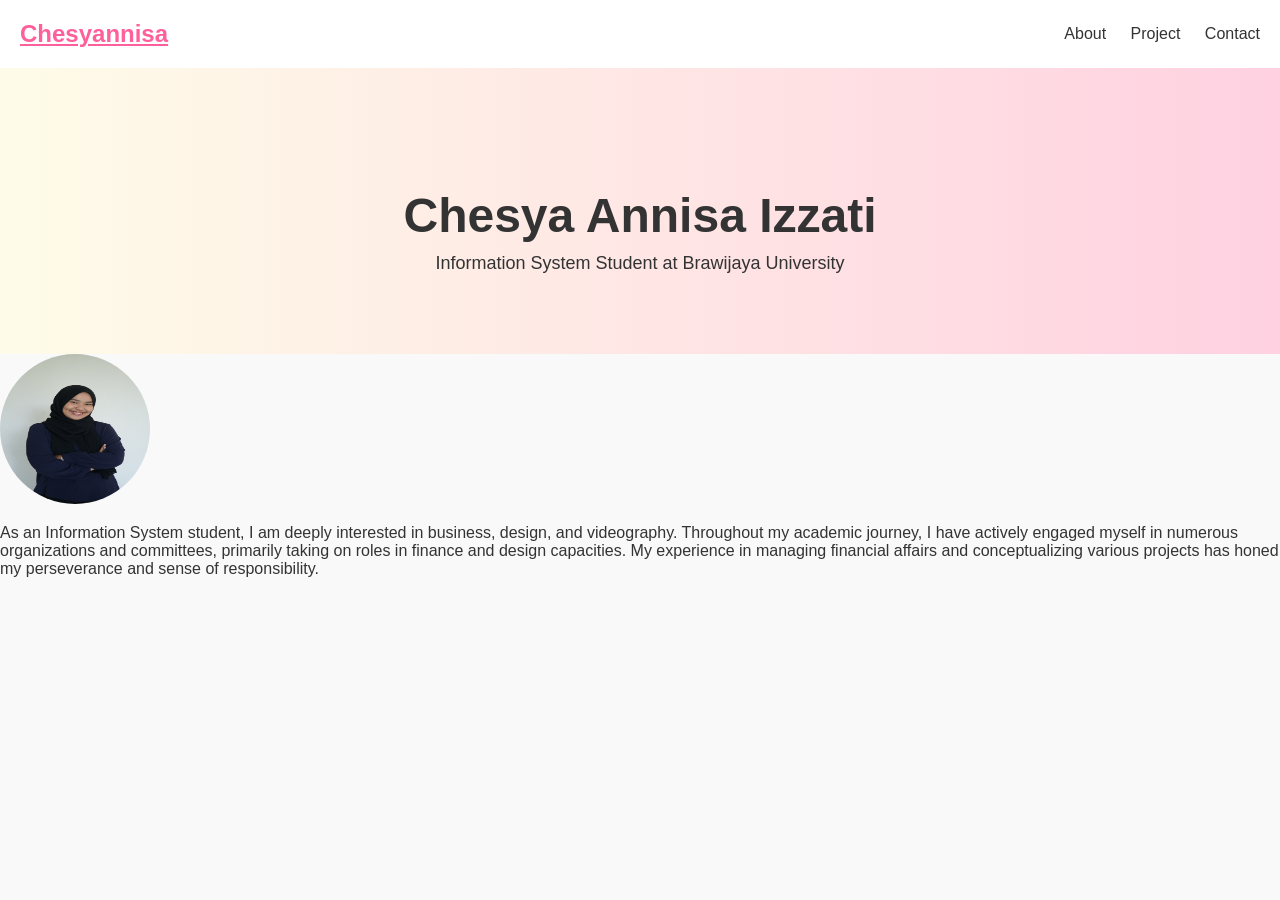
==== about.html @ 6e0c2b0d "about" ====
<!DOCTYPE html>
<html lang="en">
<head>
  <meta charset="UTF-8" />
  <meta name="viewport" content="width=device-width, initial-scale=1.0"/>
  <title>Chesyannisa - Homepage</title>
  <link rel="stylesheet" href="style_guide.css" />
  <link rel="stylesheet" href="homepage.css" />
</head>

<body>
    <header class="header">
      <a href="homepage.html" class="logo">Chesyannisa</a> <!-- Ditutup dengan <a> -->
      <nav class="nav">
          <a href="porto_about.html">About</a>
          <a href="index.html">Project</a>
          <a href="#contact">Contact</a>
      </nav>
    </header>

    <main class="main">
        <section class="hero">
          <h1>Chesya Annisa Izzati</h1>
          <p>Information System Student at Brawijaya University</p>
        </section>
    </main>

    <!-- Section tambahan di luar main -->
    <section class="profile-section">
      <div class="profile-container">
        <img src="img/profil.JPG" alt="Chesya Annisa Izzati" class="profile-img" style="width:150px;height:150px;border-radius:50%;" />
        <p class="profile-bio">
          As an Information System student, I am deeply interested in business, design, and videography. Throughout my academic journey, I have actively engaged myself in numerous organizations and committees, primarily taking on roles in finance and design capacities. My experience in managing financial affairs and conceptualizing various projects has honed my perseverance and sense of responsibility.
        </p>
      </div>
    </section>



    

</body>
</html>
---- style_guide.css ----
:root {
    --header-1-font-family: "Raleway", Helvetica;
    --header-1-font-weight: 400;
    --header-1-font-size: 60px;
    --header-1-letter-spacing: 0px;
    --header-1-line-height: 120.00000476837158%;
    --header-1-font-style: normal;
    --header-2-font-family: "Raleway", Helvetica;
    --header-2-font-weight: 400;
    --header-2-font-size: 50px;
    --header-2-letter-spacing: 0px;
    --header-2-line-height: 120.00000476837158%;
    --header-2-font-style: normal;
    --header-3-font-family: "Raleway", Helvetica;
    --header-3-font-weight: 400;
    --header-3-font-size: 41px;
    --header-3-letter-spacing: 0px;
    --header-3-line-height: 120.00000476837158%;
    --header-3-font-style: normal;
    --header-4-font-family: "Raleway", Helvetica;
    --header-4-font-weight: 400;
    --header-4-font-size: 35px;
    --header-4-letter-spacing: 0px;
    --header-4-line-height: 120.00000476837158%;
    --header-4-font-style: normal;
    --header-5-font-family: "Raleway", Helvetica;
    --header-5-font-weight: 400;
    --header-5-font-size: 29px;
    --header-5-letter-spacing: 0px;
    --header-5-line-height: 120.00000476837158%;
    --header-5-font-style: normal;
    --sub-header-1-font-family: "Raleway", Helvetica;
    --sub-header-1-font-weight: 400;
    --sub-header-1-font-size: 24px;
    --sub-header-1-letter-spacing: 0px;
    --sub-header-1-line-height: 120.00000476837158%;
    --sub-header-1-font-style: normal;
    --sub-header-2-font-family: "Raleway", Helvetica;
    --sub-header-2-font-weight: 400;
    --sub-header-2-font-size: 20px;
    --sub-header-2-letter-spacing: 0px;
    --sub-header-2-line-height: 120.00000476837158%;
    --sub-header-2-font-style: normal;
    --sub-header-3-font-family: "Raleway", Helvetica;
    --sub-header-3-font-weight: 400;
    --sub-header-3-font-size: 17px;
    --sub-header-3-letter-spacing: 0px;
    --sub-header-3-line-height: 120.00000476837158%;
    --sub-header-3-font-style: normal;
    --body-font-family: "Raleway", Helvetica;
    --body-font-weight: 400;
    --body-font-size: 14px;
    --body-letter-spacing: 0px;
    --body-line-height: 120.00000476837158%;
    --body-font-style: normal;
    --caption-font-family: "Raleway", Helvetica;
    --caption-font-weight: 400;
    --caption-font-size: 12px;
    --caption-letter-spacing: 0px;
    --caption-line-height: 120.00000476837158%;
    --caption-font-style: normal;
  }
---- homepage.css ----
body {
    margin: 0;
    font-family: 'Segoe UI', sans-serif;
    background: #f9f9f9;
    color: #333;
  }
  
  .header {
    display: flex;
    justify-content: space-between;
    align-items: center;
    padding: 20px;
    background-color: #ffffff;
    box-shadow: 0 2px 4px rgba(0,0,0,0.05);
  }
  
  .logo {
    font-size: 24px;
    font-weight: bold;
    color: #ff609b;
  }
  
  .nav a {
    margin-left: 20px;
    text-decoration: none;
    color: #333;
    font-weight: 500;
  }
  
  .nav a:hover {
    color: #ff609b;
  }
  
  .hero {
    padding:80px 20px;
    text-align: center;
    background: linear-gradient(to left, #FFD1E1, #fefce8);
  }
  
  .hero h1 {
    font-size: 48px;
    margin-bottom: 10px;
  }
  
  .hero p {
    font-size: 18px;
    max-width: 600px;
    margin: auto;
  }
  
  .btn {
    display: inline-block;
    margin-top: 20px;
    padding: 12px 24px;
    background-color: #ff609b;
    color: white;
    text-decoration: none;
    border-radius: 8px;
    font-weight: 600;
  }
  
  .btn:hover {
    background-color: #FA96BA;
  }
  
  .intro {
    padding: 60px 20px;
    max-width: 800px;
    margin: auto;
    text-align: center;
  }
  
  .footer {
    padding: 20px;
    text-align: center;
    background-color: #f1f5f9;
    font-size: 14px;
  }
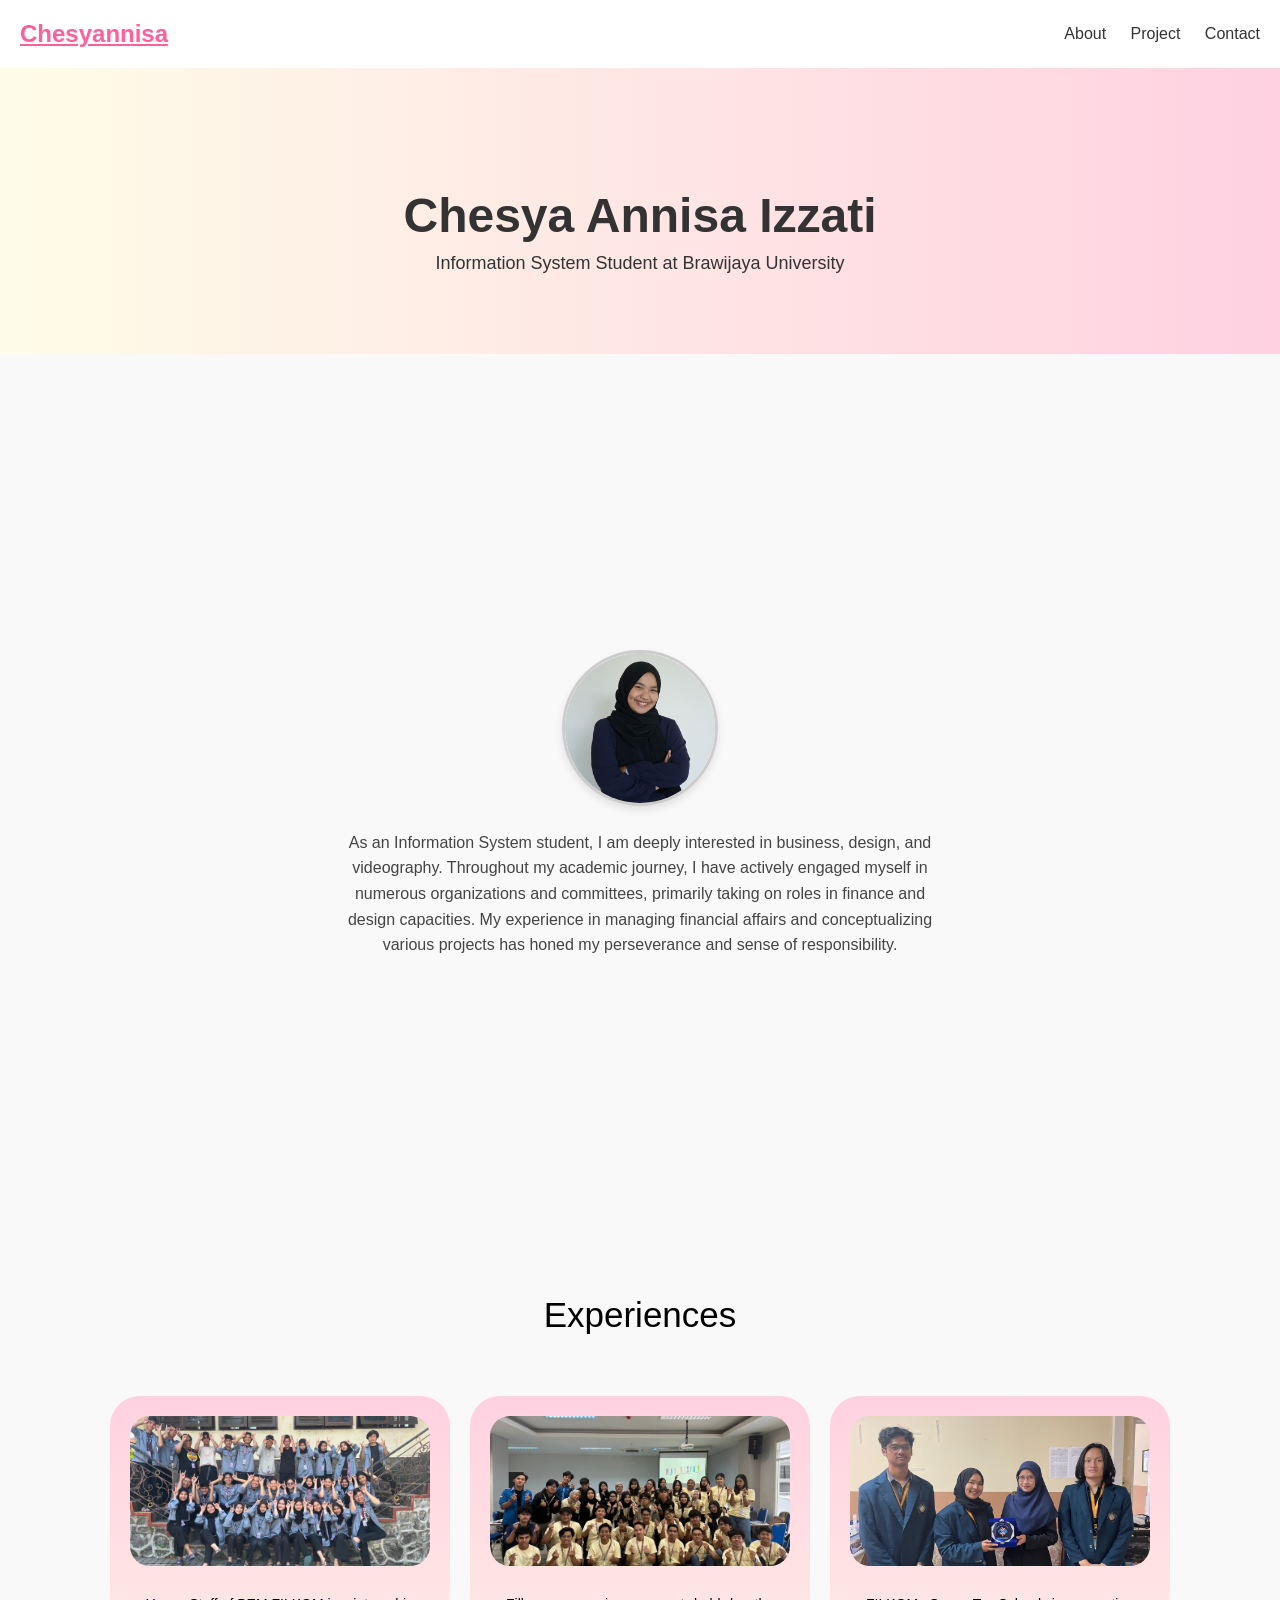
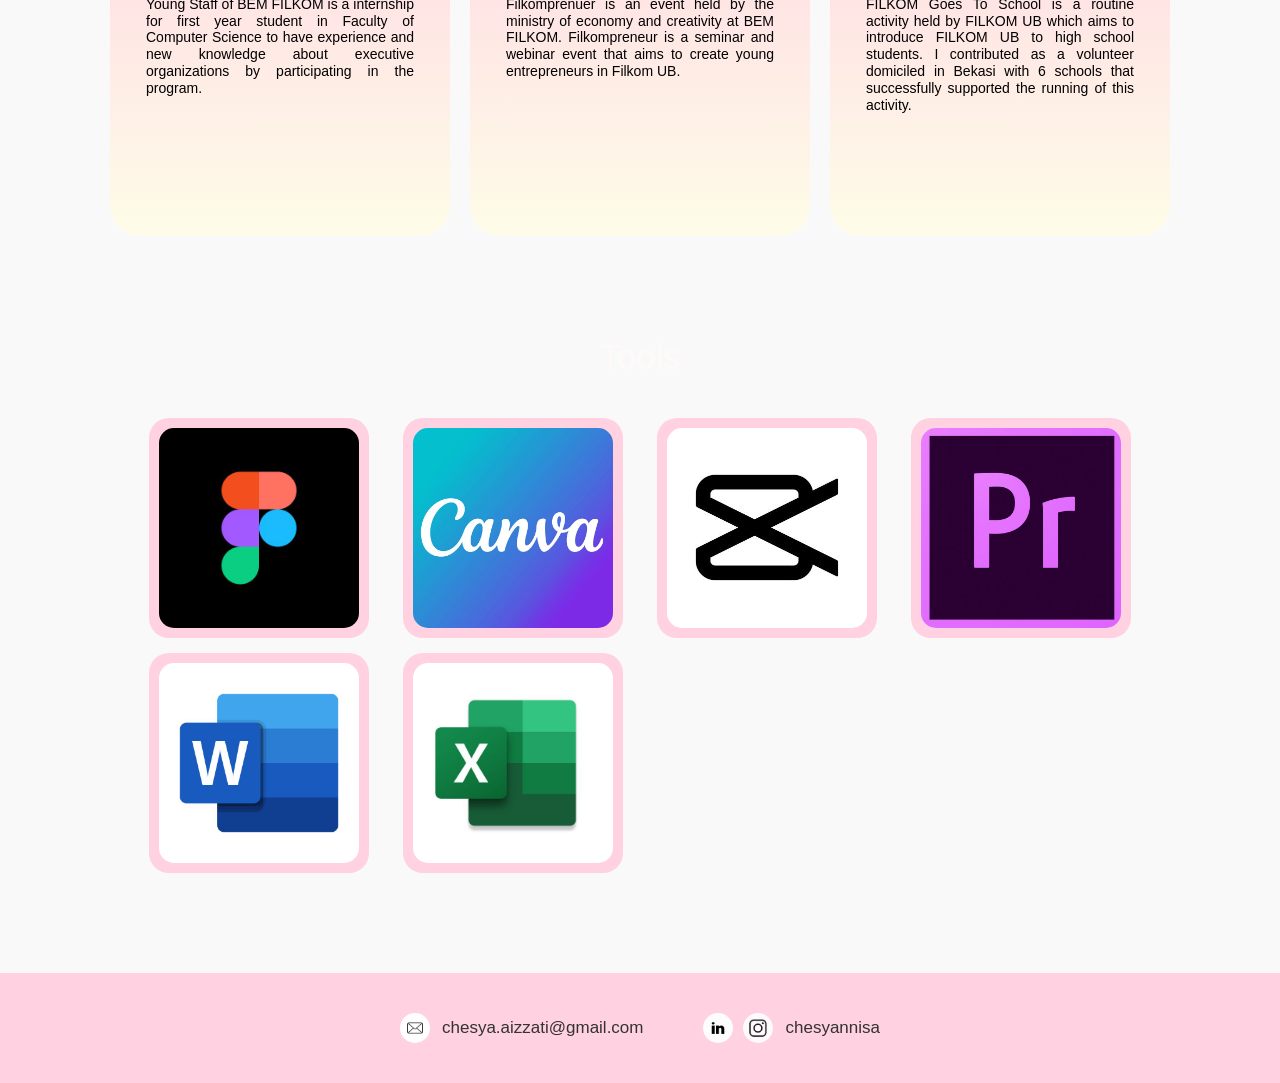
==== commit ef600ab2: "aboutt" ====
--- a/about.html
+++ b/about.html
@@ -3,9 +3,9 @@
 <head>
   <meta charset="UTF-8" />
   <meta name="viewport" content="width=device-width, initial-scale=1.0"/>
-  <title>Chesyannisa - Homepage</title>
+  <title>Chesyannisa - About</title>
   <link rel="stylesheet" href="style_guide.css" />
-  <link rel="stylesheet" href="homepage.css" />
+  <link rel="stylesheet" href="about.css" />
 </head>
 
 <body>
@@ -35,6 +35,63 @@
       </div>
     </section>
 
+    <!-- experience -->
+    <div class="experience">Experiences</div>
+    <div class="card-wrapper">
+      <div class="card">
+        <img src="img/farewel stafmud.jpeg" alt="Staff Muda" class="card-img">
+        <div class="text-wrapper">Young Staff of BEM FILKOM is a internship for first year student in Faculty of Computer Science to have experience and new knowledge about executive organizations by participating in the program.</div>
+      </div>
+      <div class="card">
+        <img src="img/Filkompreneur.jpg" alt="Filkompreneur" class="card-img">
+        <div class="text-wrapper">Filkomprenuer is an event held by the ministry of economy and creativity at BEM FILKOM. Filkompreneur is a seminar and webinar event that aims to create young entrepreneurs in Filkom UB.</div>
+      </div>
+      <div class="card">
+        <img src="img/FGTS.jpeg" alt="FGTS" class="card-img">
+        <div class="text-wrapper">FILKOM Goes To School is a routine activity held by FILKOM UB which aims to introduce FILKOM UB to high school students. I contributed as a volunteer domiciled in Bekasi with 6 schools that successfully supported the running of this activity.</div>
+      </div>
+    </div>
+
+
+    <!-- tools -->
+    <div class="tools">Tools</div>
+    <div class="tool-wrapper">
+      <div class="tool">
+        <img src="img/figma-icon.jpg" alt="Figma" class="tool-img">
+      </div>
+      <div class="tool">
+        <img src="img/canva-icon.jpg" alt="Canva" class="tool-img">
+      </div>
+      <div class="tool">
+        <img src="img/capcut-icon.jpg" alt="Capcut" class="tool-img">
+      </div>
+      <div class="tool">
+        <img src="img/premier-icon.jpg" alt="Premier Pro" class="tool-img">
+      </div>
+      <div class="tool">
+        <img src="img/word-icon.jpg" alt="Word" class="tool-img">
+      </div>
+      <div class="tool">
+        <img src="img/excel-icon.jpg" alt="Excel" class="tool-img">
+      </div>
+      </div>
+
+
+      <!-- footer -->
+      <footer class="footer">
+        <div class="footer-item">
+          <img class="icon" src="img/Email.jpg" />
+          <div class="footer-text">chesya.aizzati@gmail.com</div>
+        </div>
+        <div class="footer-item">
+          <div class="icon-group">
+            <img class="icon" src="img/LinkedIn (1).jpg" />
+            <img class="icon" src="img/Instagram.jpg" />
+          </div>
+          <div class="footer-text">chesyannisa</div>
+        </div>
+      </footer>
+
 
 
     
--- a/about.css
+++ b/about.css
@@ -0,0 +1,273 @@
+body {
+    margin: 0;
+    font-family: 'Segoe UI', sans-serif;
+    background: #f9f9f9;
+    color: #333;
+  }
+  
+  .header {
+    display: flex;
+    justify-content: space-between;
+    align-items: center;
+    padding: 20px;
+    background-color: #ffffff;
+    box-shadow: 0 2px 4px rgba(0,0,0,0.05);
+  }
+  
+  .logo {
+    font-size: 24px;
+    font-weight: bold;
+    color: #ff609b;
+  }
+  
+  .nav a {
+    margin-left: 20px;
+    text-decoration: none;
+    color: #333;
+    font-weight: 500;
+  }
+  
+  .nav a:hover {
+    color: #ff609b;
+  }
+  
+  .hero {
+    padding:80px 20px;
+    text-align: center;
+    background: linear-gradient(to left, #FFD1E1, #fefce8);
+  }
+  
+  .hero h1 {
+    font-size: 48px;
+    margin-bottom: 10px;
+  }
+  
+  .hero p {
+    font-size: 18px;
+    max-width: 600px;
+    margin: auto;
+  }
+
+    /* Profile Section */
+.profile-section {
+  display: flex;
+  justify-content: center;  /* Tengah secara horizontal */
+  align-items: center;      /* Tengah secara vertikal */
+  flex-direction: column;
+  padding: 0px 20px;
+  background-color: #f9f9f9;
+  min-height: 100vh;        /* Agar memenuhi seluruh tinggi layar */
+}
+
+.profile-container {
+  text-align: center;
+}
+
+.profile-img {
+  width: 150px;
+  height: 150px;
+  border-radius: 50%;
+  object-fit: cover;
+  border: 3px solid #ccc;
+  box-shadow: 0 4px 8px rgba(0, 0, 0, 0.1);
+  margin-bottom: 20px;
+}
+
+.profile-bio {
+  font-size: 16px;
+  color: #444;
+  line-height: 1.6;
+  padding: 0 10px;
+  max-width: 600px;         /* Membatasi lebar paragraf */
+  margin: 0 auto;           /* Agar teks berada di tengah */
+  text-align: center;       /* Rata tengah */
+}
+
+
+
+.experience {
+  /* font-size: 18px;
+    max-width: 600px;
+    margin: auto; */
+  text-align: center;
+  font-family: var(--header-4-font-family);
+  font-weight: var(--header-4-font-weight);
+  color: #000000;
+  font-size: var(--header-4-font-size);
+  letter-spacing: var(--header-4-letter-spacing);
+  line-height: var(--header-4-line-height);
+  font-style: var(--header-4-font-style);
+  margin-top: 40px;
+}
+
+.card-wrapper {
+  display: flex;
+  flex-wrap: wrap;
+  gap: 20px;
+  justify-content: center;
+  margin-top: 60px;
+}
+
+.card {
+  /* background-color: #FFD1E1; */
+  background: linear-gradient(to bottom, #FFD1E1, #fefce8);
+  border-radius: 30px;
+  width: 300px;
+  height: 400px;
+  padding: 20px;
+  text-align: center;
+  color: #fff;
+}
+
+.card-img {
+  width: 100%;
+  height: 150px;
+  object-fit: cover;
+  border-radius: 20px;
+  margin-bottom: 10px;
+}
+
+.card .text-wrapper {
+  font-family: var(--body-font-family);
+  font-weight: var(--body-font-weight);
+  color: #000000;
+  font-size: var(--body-font-size);
+  letter-spacing: var(--body-letter-spacing);
+  line-height: var(--body-line-height);
+  font-style: var(--body-font-style);
+  text-align: justify;
+  padding: 16px;
+  box-sizing: border-box;
+}
+
+   
+.tools {
+  margin-top: 100px;
+  font-family: var(--header-4-font-family);
+  font-weight: var(--header-4-font-weight);
+  color: #fffafa;
+  font-size: var(--header-4-font-size);
+  letter-spacing: var(--header-4-letter-spacing);
+  line-height: var(--header-4-line-height);
+  font-style: var(--header-4-font-style);
+  text-align: center;
+}
+
+.tool-wrapper {
+  display: grid;
+  grid-template-columns: repeat(auto-fit, minmax(200px, 1fr));
+  gap: 15px;
+  justify-items: center;
+  max-width: 1000px;
+  margin: 40px auto 0 auto;
+}
+
+.tool {
+  background-color: #FFD1E1;
+  border-radius: 20px;
+  width: 200px;
+  height: 200px;
+  padding: 10px;
+  text-align: center;
+}
+
+.tool-img {
+  width: 100%;
+  height: 100%;
+  object-fit: cover;
+  border-radius: 15px;
+}   
+
+
+
+.footer {
+  display: flex;
+  justify-content: center;
+  align-items: center;
+  gap: 60px;
+  background-color: #FFD1E1;
+  padding: 40px 20px;
+  margin-top: 100px;
+  flex-wrap: wrap;
+}
+
+.footer-item {
+  display: flex;
+  align-items: center;
+  gap: 12px;
+}
+
+.icon-group {
+  display: flex;
+  gap: 10px;
+}
+
+.icon {
+  width: 30px;
+  height: 30px;
+  border-radius: 15px;
+}
+
+.footer-text {
+  font-family: var(--sub-header-3-font-family);
+  font-weight: var(--sub-header-3-font-weight);
+  font-size: var(--sub-header-3-font-size);
+  letter-spacing: var(--sub-header-3-letter-spacing);
+  line-height: var(--sub-header-3-line-height);
+  font-style: var(--sub-header-3-font-style);
+  white-space: nowrap;
+}
+
+
+
+
+  
+  
+  /*.profile-container {
+    text-align: center;
+    max-width: 500px;
+  }
+  
+  .profile-img {
+    width: 120px;
+    height: 120px;
+    object-fit: cover;
+    border-radius: 50%;
+    border: 3px solid #ccc;
+    box-shadow: 0 4px 8px rgba(0, 0, 0, 0.1);
+    margin-bottom: 20px;
+  } */
+  
+  
+  
+  
+/*   
+  .btn {
+    display: inline-block;
+    margin-top: 20px;
+    padding: 12px 24px;
+    background-color: #ff609b;
+    color: white;
+    text-decoration: none;
+    border-radius: 8px;
+    font-weight: 600;
+  }
+  
+  .btn:hover {
+    background-color: #FA96BA;
+  }
+  
+  .intro {
+    padding: 60px 20px;
+    max-width: 800px;
+    margin: auto;
+    text-align: center;
+  }
+  
+  .footer {
+    padding: 20px;
+    text-align: center;
+    background-color: #f1f5f9;
+    font-size: 14px;
+  } */
+  
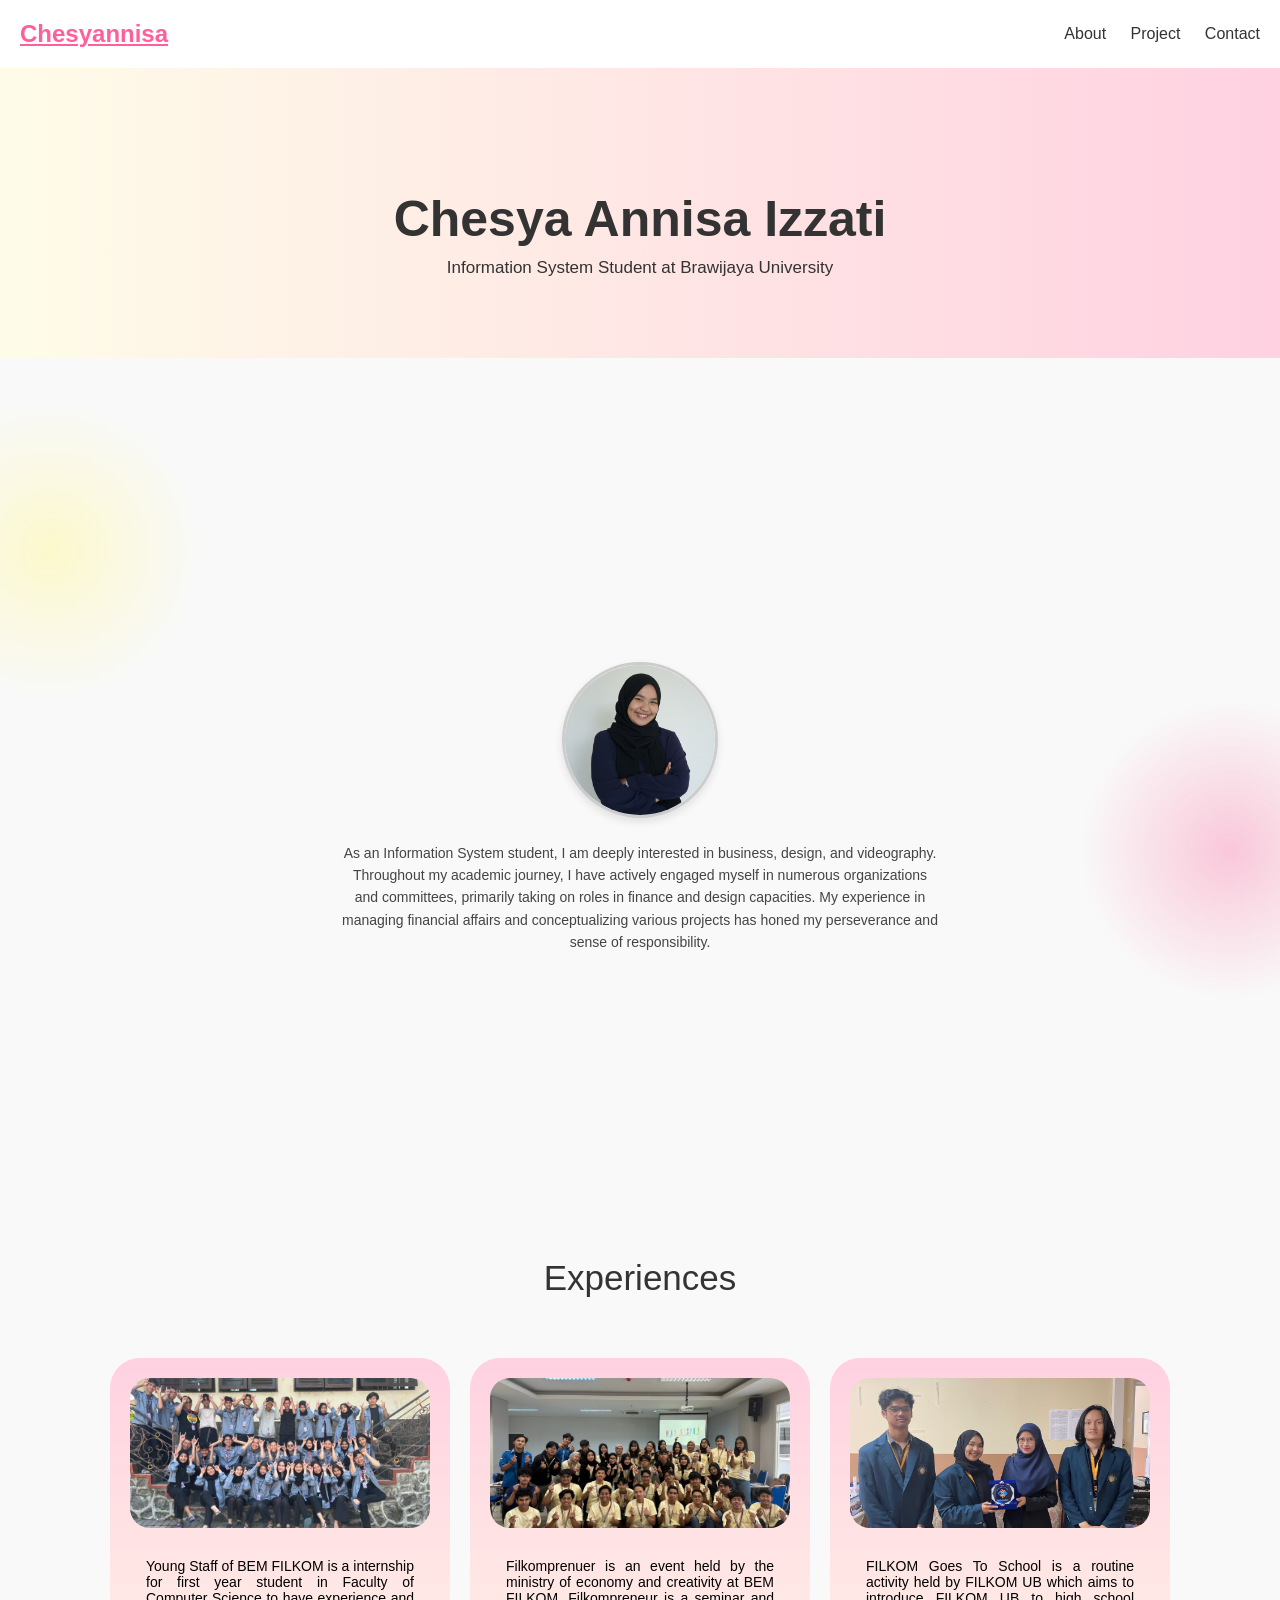
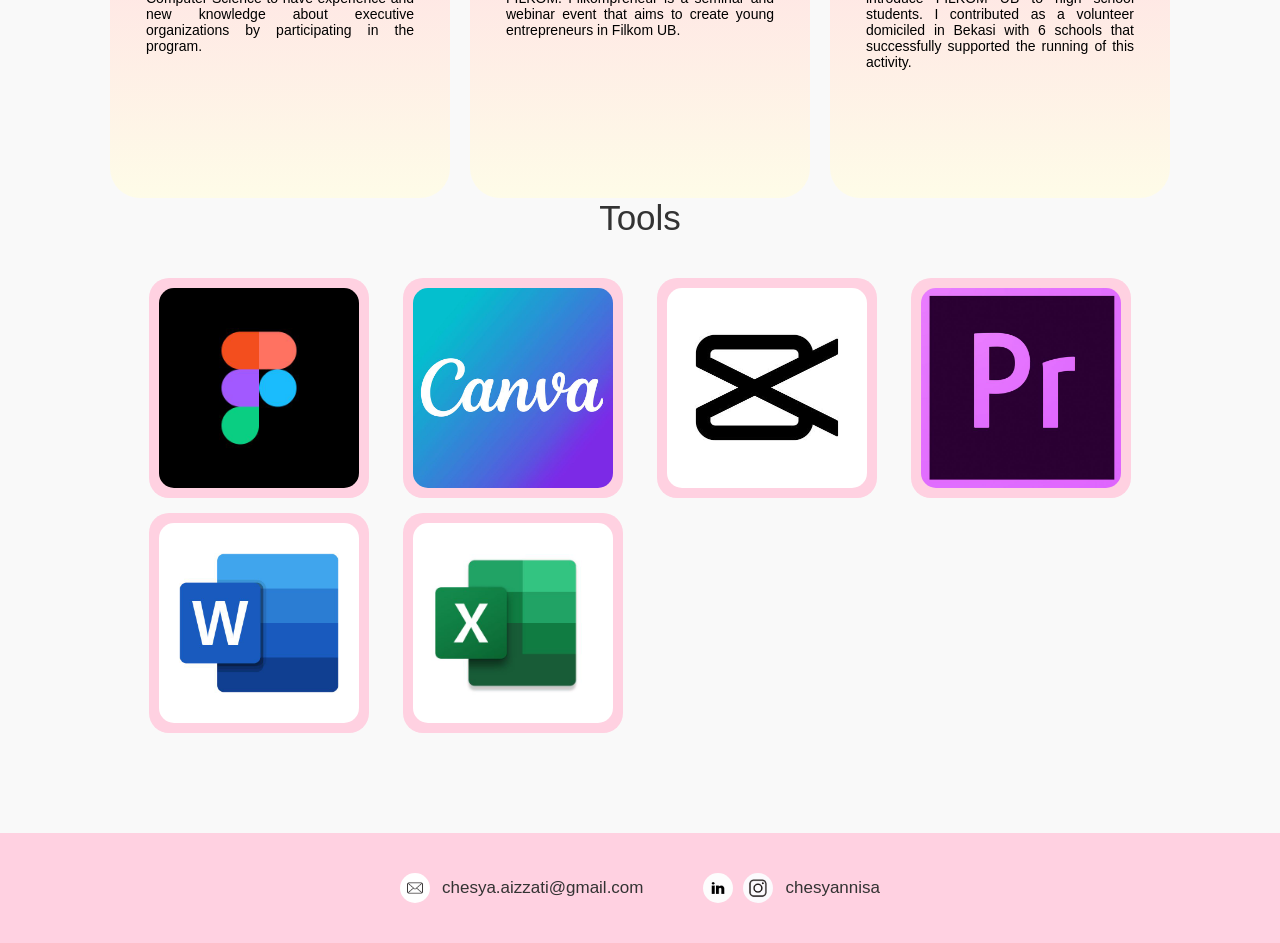
==== commit 12ac5efa: "rapihin font" ====
--- a/about.html
+++ b/about.html
@@ -4,7 +4,6 @@
   <meta charset="UTF-8" />
   <meta name="viewport" content="width=device-width, initial-scale=1.0"/>
   <title>Chesyannisa - About</title>
-  <link rel="stylesheet" href="style_guide.css" />
   <link rel="stylesheet" href="about.css" />
 </head>
 
@@ -12,7 +11,7 @@
     <header class="header">
       <a href="homepage.html" class="logo">Chesyannisa</a> <!-- Ditutup dengan <a> -->
       <nav class="nav">
-          <a href="porto_about.html">About</a>
+          <a href="about.html">About</a>
           <a href="index.html">Project</a>
           <a href="#contact">Contact</a>
       </nav>
@@ -34,6 +33,12 @@
         </p>
       </div>
     </section>
+
+    <div class="ellipse-group">
+      <div class="ellipse"></div>
+      <div class="ellipse-2"></div>
+      <div class="ellipse-3"></div>
+    </div>
 
     <!-- experience -->
     <div class="experience">Experiences</div>
--- a/about.css
+++ b/about.css
@@ -1,6 +1,6 @@
 body {
     margin: 0;
-    font-family: 'Segoe UI', sans-serif;
+    font-family: 'Poppins', sans-serif;
     background: #f9f9f9;
     color: #333;
   }
@@ -38,12 +38,12 @@
   }
   
   .hero h1 {
-    font-size: 48px;
+    font-size: 50px;
     margin-bottom: 10px;
   }
   
   .hero p {
-    font-size: 18px;
+    font-size: 17px;
     max-width: 600px;
     margin: auto;
   }
@@ -74,7 +74,7 @@
 }
 
 .profile-bio {
-  font-size: 16px;
+  font-size: 14px;
   color: #444;
   line-height: 1.6;
   padding: 0 10px;
@@ -85,19 +85,54 @@
 
 
 
+.ellipse-group .ellipse,
+.ellipse-group .ellipse-2,
+.ellipse-group .ellipse-3 {
+  position: absolute;
+  width: 300px;
+  height: 300px;
+  border-radius: 400px;
+  pointer-events: none;
+  z-index: 0;
+}
+
+.ellipse-group .ellipse {
+  top: 400px;
+  left: -100px;
+  background: radial-gradient(
+    50% 50% at 50% 50%,
+    rgba(255, 248, 159, 0.5) 0%,
+    rgba(255, 248, 159, 0) 100%
+  );
+}
+
+.ellipse-group .ellipse-2 {
+  top: 700px;
+  right: -100px;
+  background: radial-gradient(
+    50% 50% at 50% 50%,
+    rgba(250, 150, 186, 0.5) 0%,
+    rgba(250, 150, 186, 0) 100%
+  );
+}
+
+.ellipse-group .ellipse-3 {
+  top: -900px;
+  right: -100px;
+  background: radial-gradient(
+    50% 50% at 50% 50%,
+    rgba(250, 150, 186, 0.5) 0%,
+    rgba(250, 150, 186, 0) 100%
+  );
+}
+
+
+
 .experience {
-  /* font-size: 18px;
+  font-size: 35px;
     max-width: 600px;
-    margin: auto; */
-  text-align: center;
-  font-family: var(--header-4-font-family);
-  font-weight: var(--header-4-font-weight);
-  color: #000000;
-  font-size: var(--header-4-font-size);
-  letter-spacing: var(--header-4-letter-spacing);
-  line-height: var(--header-4-line-height);
-  font-style: var(--header-4-font-style);
-  margin-top: 40px;
+    margin: auto;
+    text-align: center;
 }
 
 .card-wrapper {
@@ -128,13 +163,10 @@
 }
 
 .card .text-wrapper {
-  font-family: var(--body-font-family);
-  font-weight: var(--body-font-weight);
+  font-size: 14px;
+  max-width: 600px;
+  margin: auto;
   color: #000000;
-  font-size: var(--body-font-size);
-  letter-spacing: var(--body-letter-spacing);
-  line-height: var(--body-line-height);
-  font-style: var(--body-font-style);
   text-align: justify;
   padding: 16px;
   box-sizing: border-box;
@@ -143,13 +175,9 @@
    
 .tools {
   margin-top: 100px;
-  font-family: var(--header-4-font-family);
-  font-weight: var(--header-4-font-weight);
-  color: #fffafa;
-  font-size: var(--header-4-font-size);
-  letter-spacing: var(--header-4-letter-spacing);
-  line-height: var(--header-4-line-height);
-  font-style: var(--header-4-font-style);
+  font-size: 35px;
+  max-width: 600px;
+  margin: auto;
   text-align: center;
 }
 
@@ -209,65 +237,7 @@
 }
 
 .footer-text {
-  font-family: var(--sub-header-3-font-family);
-  font-weight: var(--sub-header-3-font-weight);
-  font-size: var(--sub-header-3-font-size);
-  letter-spacing: var(--sub-header-3-letter-spacing);
-  line-height: var(--sub-header-3-line-height);
-  font-style: var(--sub-header-3-font-style);
-  white-space: nowrap;
-}
-
-
-
-
-  
-  
-  /*.profile-container {
-    text-align: center;
-    max-width: 500px;
-  }
-  
-  .profile-img {
-    width: 120px;
-    height: 120px;
-    object-fit: cover;
-    border-radius: 50%;
-    border: 3px solid #ccc;
-    box-shadow: 0 4px 8px rgba(0, 0, 0, 0.1);
-    margin-bottom: 20px;
-  } */
-  
-  
-  
-  
-/*   
-  .btn {
-    display: inline-block;
-    margin-top: 20px;
-    padding: 12px 24px;
-    background-color: #ff609b;
-    color: white;
-    text-decoration: none;
-    border-radius: 8px;
-    font-weight: 600;
-  }
-  
-  .btn:hover {
-    background-color: #FA96BA;
-  }
-  
-  .intro {
-    padding: 60px 20px;
-    max-width: 800px;
-    margin: auto;
-    text-align: center;
-  }
-  
-  .footer {
-    padding: 20px;
-    text-align: center;
-    background-color: #f1f5f9;
-    font-size: 14px;
-  } */
-  +  font-size: 17px;
+  max-width: 600px;
+  margin: auto;
+}
